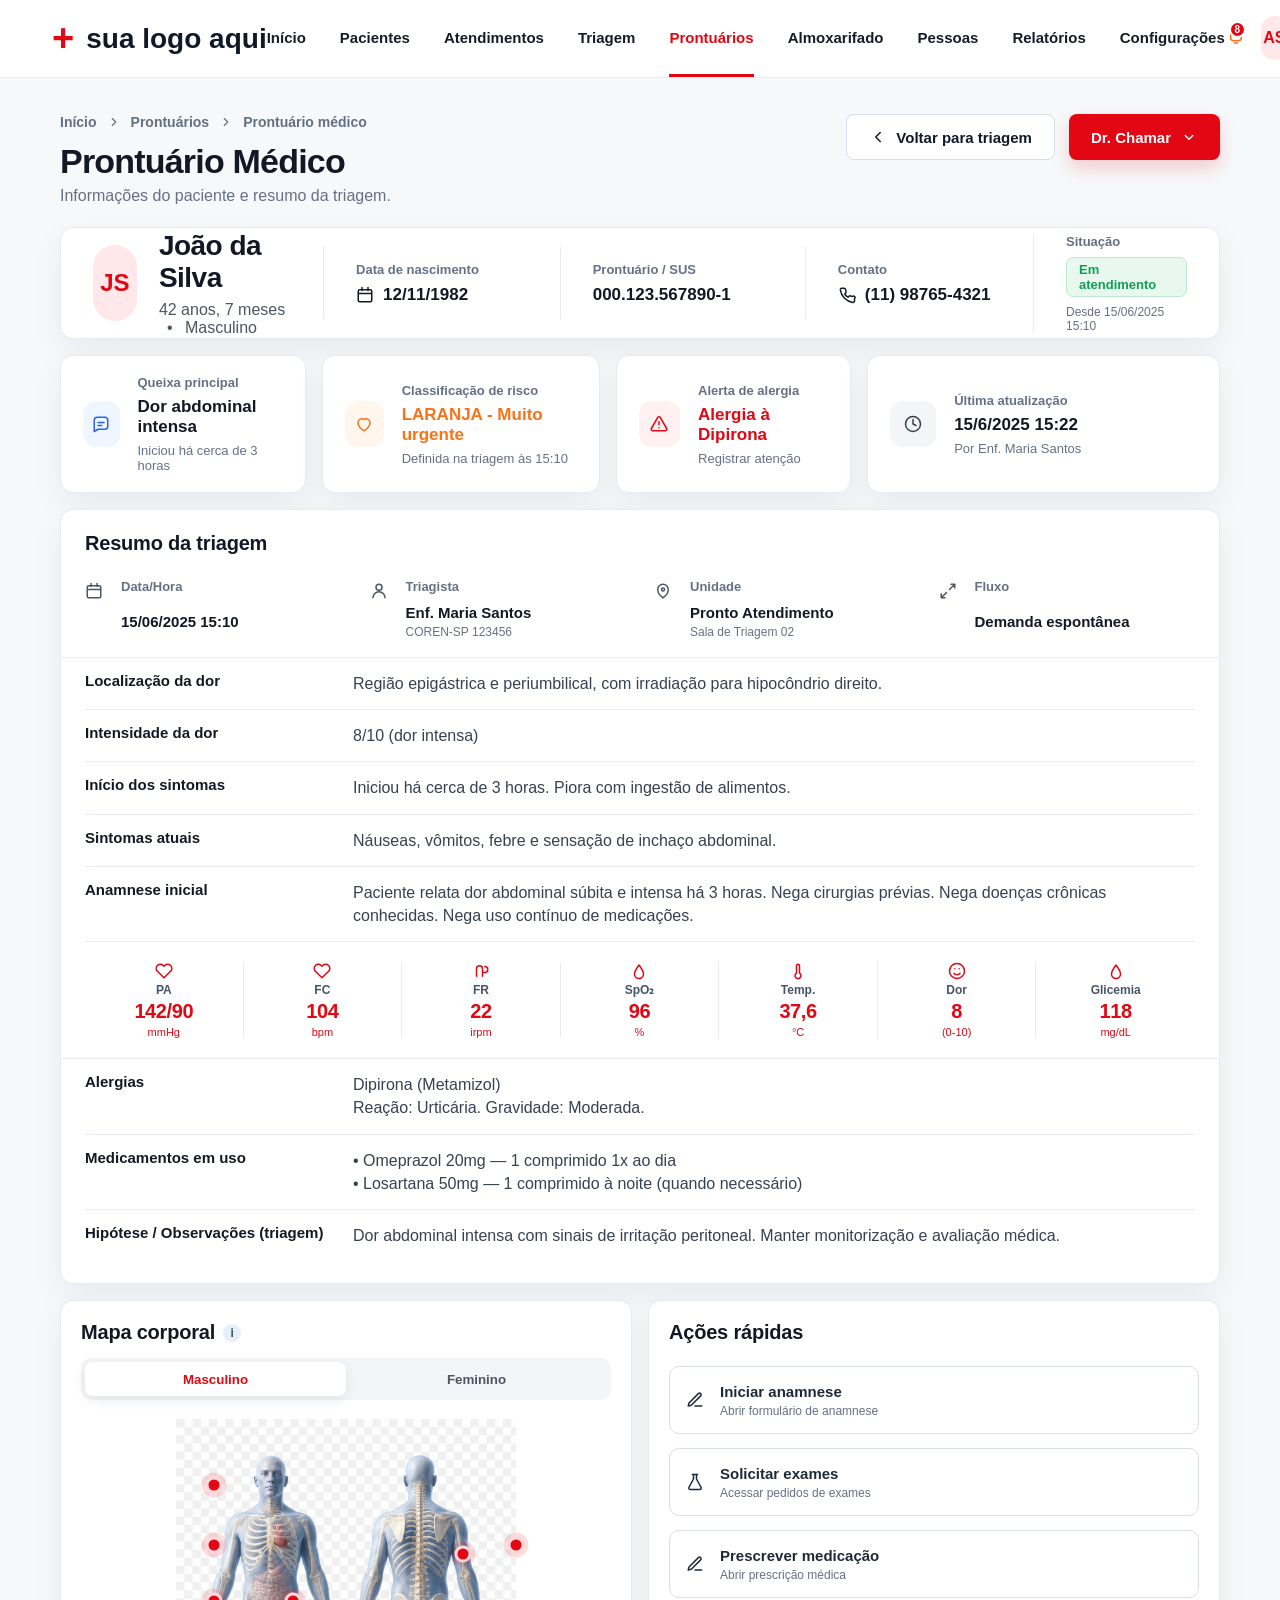
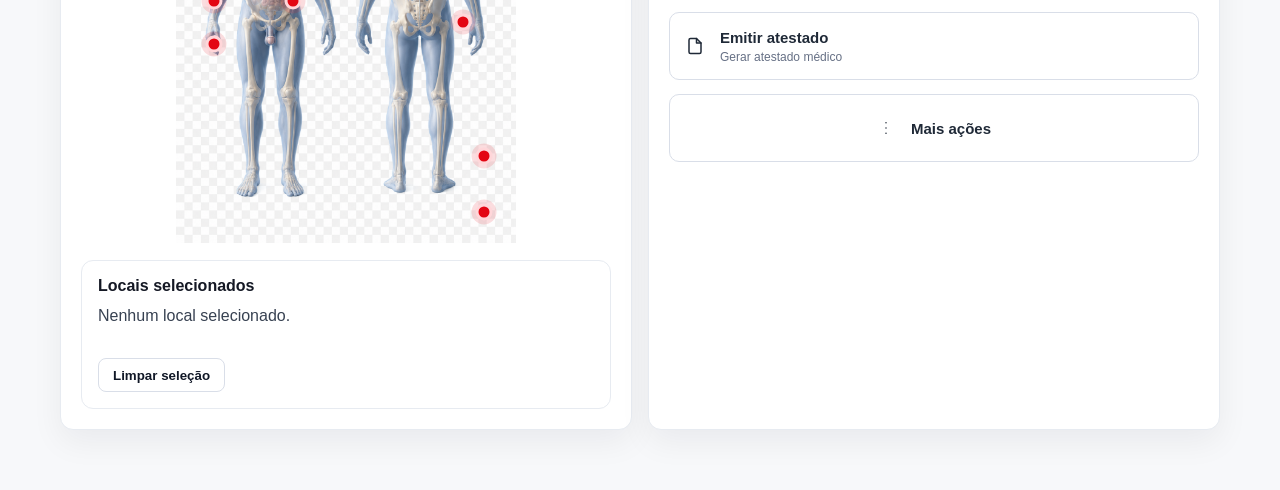
==== Pages/prontuario-medico.html @ 94e16fa6 "Add files via upload" ====
<!DOCTYPE html>
<html lang="pt-BR">
<head>
  <meta charset="UTF-8" />
  <meta name="viewport" content="width=device-width, initial-scale=1.0" />

  <title>Prontuário Médico</title>

  <link rel="stylesheet" href="../css/prontuario-medico.css" />
</head>

<body>
  <header class="topbar">
    <div class="brand">
      <span class="brand-plus">+</span>
      <span>sua logo aqui</span>
    </div>

    <nav class="menu">
      <a href="home-page.html">Início</a>
      <a href="recepção.html">Pacientes</a>
      <a href="lista-de-espera.html">Atendimentos</a>
      <a href="triagem.html">Triagem</a>
      <a href="#" class="active">Prontuários</a>
      <a href="almoxarifado.html">Almoxarifado</a>
      <a href="#">Pessoas</a>
      <a href="#">Relatórios</a>
      <a href="#">Configurações</a>
    </nav>

    <div class="profile">
      <button class="bell" type="button">
        <span class="badge">8</span>

        <svg viewBox="0 0 24 24">
          <path d="M15 17H9a4 4 0 0 1-4-4V9a7 7 0 0 1 14 0v4a4 4 0 0 1-4 4Z"/>
          <path d="M10 20h4"/>
        </svg>
      </button>

      <div class="avatar-small">AS</div>

      <div class="profile-info">
        <strong>Olá, Dra. Ana Silva</strong>
        <span>Médica</span>
      </div>

      <svg class="chevron" viewBox="0 0 24 24">
        <path d="m7 10 5 5 5-5"/>
      </svg>
    </div>
  </header>

  <main class="page">
    <section class="hero">
      <div>
        <div class="breadcrumb">
          <span>Início</span>
          <svg viewBox="0 0 24 24"><path d="m9 18 6-6-6-6"/></svg>
          <span>Prontuários</span>
          <svg viewBox="0 0 24 24"><path d="m9 18 6-6-6-6"/></svg>
          <span>Prontuário médico</span>
        </div>

        <h1>Prontuário Médico</h1>
        <p>Informações do paciente e resumo da triagem.</p>
      </div>

      <div class="hero-actions">
        <button class="btn-secondary" type="button">
          <svg viewBox="0 0 24 24"><path d="m15 18-6-6 6-6"/></svg>
          Voltar para triagem
        </button>

        <button class="btn-primary" type="button" id="btnDrChamar">
          Dr. Chamar
          <svg viewBox="0 0 24 24"><path d="m7 10 5 5 5-5"/></svg>
        </button>
      </div>
    </section>

    <section class="patient-card">
      <div class="patient-main">
        <div class="avatar-big" id="patientInitials">JS</div>

        <div>
          <h2 id="patientName">João da Silva</h2>
          <p>
            <span id="patientAge">42 anos, 7 meses</span>
            <span class="dot">•</span>
            <span id="patientSex">Masculino</span>
          </p>
        </div>
      </div>

      <div class="patient-info">
        <span>Data de nascimento</span>
        <strong>
          <svg viewBox="0 0 24 24">
            <path d="M8 2v4M16 2v4M3 10h18M5 5h14a2 2 0 0 1 2 2v12a2 2 0 0 1-2 2H5a2 2 0 0 1-2-2V7a2 2 0 0 1 2-2Z"/>
          </svg>
          12/11/1982
        </strong>
      </div>

      <div class="patient-info">
        <span>Prontuário / SUS</span>
        <strong>000.123.567890-1</strong>
      </div>

      <div class="patient-info">
        <span>Contato</span>
        <strong>
          <svg viewBox="0 0 24 24">
            <path d="M22 16.92v3a2 2 0 0 1-2.18 2A19.8 19.8 0 0 1 3.09 5.18 2 2 0 0 1 5.11 3h3a2 2 0 0 1 2 1.72c.12.9.32 1.77.59 2.61a2 2 0 0 1-.45 2.11L9 10.69a16 16 0 0 0 4.31 4.31l1.25-1.25a2 2 0 0 1 2.11-.45c.84.27 1.71.47 2.61.59A2 2 0 0 1 22 16.92Z"/>
          </svg>
          (11) 98765-4321
        </strong>
      </div>

      <div class="patient-info">
        <span>Situação</span>
        <strong>
          <small class="tag-green">Em atendimento</small>
        </strong>
        <em>Desde 15/06/2025 15:10</em>
      </div>
    </section>

    <section class="alert-grid">
      <article class="mini-card">
        <div class="mini-icon blue">
          <svg viewBox="0 0 24 24">
            <path d="M21 15a4 4 0 0 1-4 4H8l-5 3V7a4 4 0 0 1 4-4h10a4 4 0 0 1 4 4Z"/>
            <path d="M8 10h8M8 14h5"/>
          </svg>
        </div>

        <div>
          <span>Queixa principal</span>
          <strong>Dor abdominal intensa</strong>
          <p>Iniciou há cerca de 3 horas</p>
        </div>
      </article>

      <article class="mini-card">
        <div class="mini-icon orange">
          <svg viewBox="0 0 24 24">
            <path d="M12 21s-8-4.5-8-11a5 5 0 0 1 8-4 5 5 0 0 1 8 4c0 6.5-8 11-8 11Z"/>
          </svg>
        </div>

        <div>
          <span>Classificação de risco</span>
          <strong class="orange-text">LARANJA - Muito urgente</strong>
          <p>Definida na triagem às 15:10</p>
        </div>
      </article>

      <article class="mini-card">
        <div class="mini-icon red">
          <svg viewBox="0 0 24 24">
            <path d="M10.3 3.3 1.8 18a2 2 0 0 0 1.7 3h17a2 2 0 0 0 1.7-3L13.7 3.3a2 2 0 0 0-3.4 0Z"/>
            <path d="M12 9v4M12 17h.01"/>
          </svg>
        </div>

        <div>
          <span>Alerta de alergia</span>
          <strong class="red-text">Alergia à Dipirona</strong>
          <p>Registrar atenção</p>
        </div>
      </article>

      <article class="mini-card">
        <div class="mini-icon gray">
          <svg viewBox="0 0 24 24">
            <circle cx="12" cy="12" r="10"/>
            <path d="M12 6v6l4 2"/>
          </svg>
        </div>

        <div>
          <span>Última atualização</span>
          <strong>15/6/2025 15:22</strong>
          <p>Por Enf. Maria Santos</p>
        </div>
      </article>
    </section>

    <section class="content-grid">
      <div class="left-column">
        <section class="summary-card">
          <h3>Resumo da triagem</h3>

          <div class="summary-top">
            <div class="summary-item">
              <svg viewBox="0 0 24 24">
                <path d="M8 2v4M16 2v4M3 10h18M5 5h14a2 2 0 0 1 2 2v12a2 2 0 0 1-2 2H5a2 2 0 0 1-2-2V7a2 2 0 0 1 2-2Z"/>
              </svg>
              <span>Data/Hora</span>
              <strong>15/06/2025 15:10</strong>
            </div>

            <div class="summary-item">
              <svg viewBox="0 0 24 24">
                <path d="M20 21a8 8 0 0 0-16 0"/>
                <circle cx="12" cy="7" r="4"/>
              </svg>
              <span>Triagista</span>
              <strong>Enf. Maria Santos</strong>
              <small>COREN-SP 123456</small>
            </div>

            <div class="summary-item">
              <svg viewBox="0 0 24 24">
                <path d="M12 21s7-4.5 7-11a7 7 0 1 0-14 0c0 6.5 7 11 7 11Z"/>
                <circle cx="12" cy="10" r="2"/>
              </svg>
              <span>Unidade</span>
              <strong>Pronto Atendimento</strong>
              <small>Sala de Triagem 02</small>
            </div>

            <div class="summary-item">
              <svg viewBox="0 0 24 24">
                <path d="M16 3h5v5M21 3l-7 7M8 21H3v-5M3 21l7-7"/>
              </svg>
              <span>Fluxo</span>
              <strong>Demanda espontânea</strong>
            </div>
          </div>

          <div class="summary-list">
            <div>
              <strong>Localização da dor</strong>
              <span>Região epigástrica e periumbilical, com irradiação para hipocôndrio direito.</span>
            </div>

            <div>
              <strong>Intensidade da dor</strong>
              <span>8/10 (dor intensa)</span>
            </div>

            <div>
              <strong>Início dos sintomas</strong>
              <span>Iniciou há cerca de 3 horas. Piora com ingestão de alimentos.</span>
            </div>

            <div>
              <strong>Sintomas atuais</strong>
              <span>Náuseas, vômitos, febre e sensação de inchaço abdominal.</span>
            </div>

            <div>
              <strong>Anamnese inicial</strong>
              <span>Paciente relata dor abdominal súbita e intensa há 3 horas. Nega cirurgias prévias. Nega doenças crônicas conhecidas. Nega uso contínuo de medicações.</span>
            </div>
          </div>

          <div class="vitals">
            <div>
              <svg viewBox="0 0 24 24">
                <path d="M20.8 4.6a5.5 5.5 0 0 0-7.8 0L12 5.6l-1-1a5.5 5.5 0 0 0-7.8 7.8l1 1L12 21l7.8-7.6 1-1a5.5 5.5 0 0 0 0-7.8Z"/>
              </svg>
              <span>PA</span>
              <strong>142/90</strong>
              <small>mmHg</small>
            </div>

            <div>
              <svg viewBox="0 0 24 24">
                <path d="M20.8 4.6a5.5 5.5 0 0 0-7.8 0L12 5.6l-1-1a5.5 5.5 0 0 0-7.8 7.8l1 1L12 21l7.8-7.6 1-1a5.5 5.5 0 0 0 0-7.8Z"/>
              </svg>
              <span>FC</span>
              <strong>104</strong>
              <small>bpm</small>
            </div>

            <div>
              <svg viewBox="0 0 24 24">
                <path d="M6 19V9a4 4 0 0 1 8 0v10M14 14h3a4 4 0 0 0 0-8"/>
              </svg>
              <span>FR</span>
              <strong>22</strong>
              <small>irpm</small>
            </div>

            <div>
              <svg viewBox="0 0 24 24">
                <path d="M12 22a6 6 0 0 0 6-6c0-4-6-12-6-12S6 12 6 16a6 6 0 0 0 6 6Z"/>
              </svg>
              <span>SpO₂</span>
              <strong>96</strong>
              <small>%</small>
            </div>

            <div>
              <svg viewBox="0 0 24 24">
                <path d="M14 14.76V5a2 2 0 1 0-4 0v9.76a4 4 0 1 0 4 0Z"/>
              </svg>
              <span>Temp.</span>
              <strong>37,6</strong>
              <small>°C</small>
            </div>

            <div>
              <svg viewBox="0 0 24 24">
                <circle cx="12" cy="12" r="10"/>
                <path d="M8 15s1.5 2 4 2 4-2 4-2M9 9h.01M15 9h.01"/>
              </svg>
              <span>Dor</span>
              <strong>8</strong>
              <small>(0-10)</small>
            </div>

            <div>
              <svg viewBox="0 0 24 24">
                <path d="M12 22a6 6 0 0 0 6-6c0-4-6-12-6-12S6 12 6 16a6 6 0 0 0 6 6Z"/>
              </svg>
              <span>Glicemia</span>
              <strong>118</strong>
              <small>mg/dL</small>
            </div>
          </div>

          <div class="clinical-lines">
            <div>
              <strong>Alergias</strong>
              <span>Dipirona (Metamizol)<br>Reação: Urticária. Gravidade: Moderada.</span>
            </div>

            <div>
              <strong>Medicamentos em uso</strong>
              <span>• Omeprazol 20mg — 1 comprimido 1x ao dia<br>• Losartana 50mg — 1 comprimido à noite (quando necessário)</span>
            </div>

            <div>
              <strong>Hipótese / Observações (triagem)</strong>
              <span>Dor abdominal intensa com sinais de irritação peritoneal. Manter monitorização e avaliação médica.</span>
            </div>
          </div>
        </section>
      </div>

      <aside class="right-column">
        <section class="body-card">
          <div class="card-title-row">
            <h3>Mapa corporal</h3>
            <span class="info-dot">i</span>
          </div>

          <div class="body-selector">
            <button class="gender-btn active" type="button" data-gender="male">Masculino</button>
            <button class="gender-btn" type="button" data-gender="female">Feminino</button>
          </div>

          <div class="body-image-box no-bg">
            <img
              id="bodyImage"
              src="../assets/mapa-masculino.png"
              alt="Mapa corporal masculino"
              class="body-image"
            />

            <button class="pain-btn male-point" type="button" data-name="Cabeça masculina" style="left: 25%; top: 16%;"></button>
            <button class="pain-btn male-point" type="button" data-name="Tórax masculino" style="left: 25%; top: 30%;"></button>
            <button class="pain-btn male-point" type="button" data-name="Abdômen masculino" style="left: 25%; top: 43%;"></button>
            <button class="pain-btn male-point" type="button" data-name="Região pélvica masculina" style="left: 25%; top: 53%;"></button>
            <button class="pain-btn male-point" type="button" data-name="Braço direito masculino" style="left: 40%; top: 43%;"></button>
            <button class="pain-btn male-point" type="button" data-name="Ombro direito masculino" style="left: 82%; top: 30%;"></button>
            <button class="pain-btn male-point" type="button" data-name="Coluna masculina" style="left: 72%; top: 32%;"></button>
            <button class="pain-btn male-point" type="button" data-name="Lombar masculina" style="left: 72%; top: 48%;"></button>
            <button class="pain-btn male-point" type="button" data-name="Joelho direito masculino" style="left: 76%; top: 79%;"></button>
            <button class="pain-btn male-point" type="button" data-name="Tornozelo direito masculino" style="left: 76%; top: 92%;"></button>

            <button class="pain-btn female-point hidden" type="button" data-name="Cabeça feminina" style="left: 25%; top: 16%;"></button>
            <button class="pain-btn female-point hidden" type="button" data-name="Mama esquerda" style="left: 21%; top: 31%;"></button>
            <button class="pain-btn female-point hidden" type="button" data-name="Mama direita" style="left: 29%; top: 31%;"></button>
            <button class="pain-btn female-point hidden" type="button" data-name="Baixo ventre" style="left: 25%; top: 49%;"></button>
            <button class="pain-btn female-point hidden" type="button" data-name="Ovário esquerdo" style="left: 20%; top: 55%;"></button>
            <button class="pain-btn female-point hidden" type="button" data-name="Ovário direito" style="left: 30%; top: 55%;"></button>
            <button class="pain-btn female-point hidden" type="button" data-name="Coluna feminina" style="left: 72%; top: 33%;"></button>
            <button class="pain-btn female-point hidden" type="button" data-name="Lombar feminina" style="left: 72%; top: 49%;"></button>
            <button class="pain-btn female-point hidden" type="button" data-name="Coxa esquerda feminina" style="left: 66%; top: 76%;"></button>
            <button class="pain-btn female-point hidden" type="button" data-name="Coxa direita feminina" style="left: 78%; top: 76%;"></button>
          </div>

          <div class="selected-card">
            <h4>Locais selecionados</h4>
            <p id="selectedPainText">Nenhum local selecionado.</p>

            <button type="button" id="clearPain">Limpar seleção</button>
          </div>
        </section>

        <section class="quick-card">
          <h3>Ações rápidas</h3>

          <button type="button">
            <svg viewBox="0 0 24 24">
              <path d="M12 20h9"/>
              <path d="M16.5 3.5a2.1 2.1 0 0 1 3 3L7 19l-4 1 1-4Z"/>
            </svg>
            <span>
              <strong>Iniciar anamnese</strong>
              <small>Abrir formulário de anamnese</small>
            </span>
          </button>

          <button type="button">
            <svg viewBox="0 0 24 24">
              <path d="M10 2v6L4 19a2 2 0 0 0 1.8 3h12.4A2 2 0 0 0 20 19L14 8V2"/>
              <path d="M8.5 2h7"/>
            </svg>
            <span>
              <strong>Solicitar exames</strong>
              <small>Acessar pedidos de exames</small>
            </span>
          </button>

          <button type="button">
            <svg viewBox="0 0 24 24">
              <path d="M12 20h9"/>
              <path d="M16.5 3.5a2.1 2.1 0 0 1 3 3L7 19l-4 1 1-4Z"/>
            </svg>
            <span>
              <strong>Prescrever medicação</strong>
              <small>Abrir prescrição médica</small>
            </span>
          </button>

          <button type="button">
            <svg viewBox="0 0 24 24">
              <path d="M14 2H6a2 2 0 0 0-2 2v16a2 2 0 0 0 2 2h12a2 2 0 0 0 2-2V8Z"/>
              <path d="M14 2v6h6"/>
            </svg>
            <span>
              <strong>Emitir atestado</strong>
              <small>Gerar atestado médico</small>
            </span>
          </button>

          <button type="button" class="more-action">
            <svg viewBox="0 0 24 24">
              <path d="M12 5h.01M12 12h.01M12 19h.01"/>
            </svg>
            <span>
              <strong>Mais ações</strong>
            </span>
          </button>
        </section>
      </aside>
    </section>
  </main>

  <script src="../js/fluxo-hospital.js"></script>
  <script src="../js/prontuario-medico.js"></script>
</body>
</html>
---- css/prontuario-medico.css ----
* {
  margin: 0;
  padding: 0;
  box-sizing: border-box;
}

:root {
  --red: #e30613;
  --red-dark: #bd0010;
  --red-soft: #fff1f2;
  --orange: #f97316;
  --orange-soft: #fff7ed;
  --green: #0f9f54;
  --green-soft: #e9f8ef;
  --blue: #2563eb;
  --blue-soft: #eff6ff;
  --gray-soft: #f3f5f8;
  --text: #141824;
  --muted: #667085;
  --line: #e7ebf1;
  --bg: #f7f8fa;
  --card: #ffffff;
  --shadow: 0 12px 32px rgba(16, 24, 40, 0.06);
}

body {
  font-family: Inter, Arial, Helvetica, sans-serif;
  background: var(--bg);
  color: var(--text);
}

svg {
  width: 18px;
  height: 18px;
  fill: none;
  stroke: currentColor;
  stroke-width: 2;
  stroke-linecap: round;
  stroke-linejoin: round;
}

button {
  font-family: inherit;
}

.topbar {
  height: 78px;
  background: #fff;
  border-bottom: 1px solid var(--line);
  display: flex;
  align-items: center;
  justify-content: space-between;
  padding: 0 52px;
  position: sticky;
  top: 0;
  z-index: 50;
}

.brand {
  display: flex;
  align-items: center;
  gap: 12px;
  font-weight: 800;
  font-size: 28px;
  color: #111827;
  white-space: nowrap;
}

.brand-plus {
  color: var(--red);
  font-size: 38px;
  line-height: 0;
  transform: translateY(-1px);
}

.menu {
  height: 100%;
  display: flex;
  align-items: center;
  gap: 34px;
}

.menu a {
  height: 100%;
  color: #161b28;
  text-decoration: none;
  font-size: 15px;
  font-weight: 700;
  display: flex;
  align-items: center;
  border-bottom: 3px solid transparent;
  white-space: nowrap;
}

.menu a.active,
.menu a:hover {
  color: var(--red);
  border-bottom-color: var(--red);
}

.profile {
  display: flex;
  align-items: center;
  gap: 14px;
}

.bell {
  position: relative;
  width: 36px;
  height: 36px;
  border: none;
  background: transparent;
  color: #f97316;
  cursor: pointer;
}

.badge {
  position: absolute;
  right: 1px;
  top: 1px;
  min-width: 17px;
  height: 17px;
  border-radius: 999px;
  background: var(--red);
  color: white;
  font-size: 10px;
  font-weight: 800;
  display: grid;
  place-items: center;
  border: 2px solid #fff;
}

.avatar-small,
.avatar-big {
  border-radius: 999px;
  background: #ffe7ea;
  color: var(--red);
  display: grid;
  place-items: center;
  font-weight: 800;
}

.avatar-small {
  width: 44px;
  height: 44px;
}

.avatar-big {
  width: 76px;
  height: 76px;
  font-size: 24px;
}

.profile-info {
  display: flex;
  flex-direction: column;
  line-height: 1.15;
}

.profile-info strong {
  font-size: 14px;
}

.profile-info span {
  font-size: 12px;
  color: var(--muted);
}

.chevron {
  width: 16px;
  color: #667085;
}

.page {
  width: min(1720px, calc(100% - 120px));
  margin: 0 auto;
  padding: 36px 0 60px;
}

.hero {
  display: flex;
  justify-content: space-between;
  align-items: flex-start;
  gap: 24px;
  margin-bottom: 22px;
}

.breadcrumb {
  display: flex;
  align-items: center;
  gap: 10px;
  color: #617083;
  font-size: 14px;
  font-weight: 600;
  margin-bottom: 12px;
}

.breadcrumb svg {
  width: 14px;
  height: 14px;
}

.hero h1 {
  font-size: 34px;
  letter-spacing: -0.8px;
  margin-bottom: 6px;
}

.hero p {
  color: var(--muted);
  font-size: 16px;
}

.hero-actions {
  display: flex;
  align-items: center;
  gap: 14px;
}

.btn-primary,
.btn-secondary {
  height: 46px;
  border-radius: 8px;
  padding: 0 22px;
  font-weight: 800;
  font-size: 15px;
  display: inline-flex;
  align-items: center;
  justify-content: center;
  gap: 9px;
  cursor: pointer;
  transition: 0.2s ease;
  white-space: nowrap;
}

.btn-primary {
  border: none;
  color: white;
  background: var(--red);
  box-shadow: 0 8px 18px rgba(227, 6, 19, 0.18);
}

.btn-primary:hover {
  background: var(--red-dark);
  transform: translateY(-1px);
}

.btn-secondary {
  border: 1px solid #d9dee8;
  color: #111827;
  background: #fff;
}

.btn-secondary:hover {
  border-color: var(--red);
  color: var(--red);
}

.patient-card {
  background: #fff;
  border: 1px solid var(--line);
  box-shadow: var(--shadow);
  border-radius: 13px;
  min-height: 112px;
  display: grid;
  grid-template-columns: 1.55fr 1.4fr 1.45fr 1.35fr 1.1fr;
  align-items: center;
  margin-bottom: 16px;
}

.patient-main {
  display: flex;
  align-items: center;
  gap: 22px;
  padding: 0 32px;
}

.patient-main h2 {
  font-size: 28px;
  letter-spacing: -0.5px;
  margin-bottom: 7px;
}

.patient-main p {
  color: #4b5563;
  font-size: 16px;
}

.dot {
  margin: 0 8px;
}

.patient-info {
  min-height: 72px;
  padding: 0 32px;
  border-left: 1px solid var(--line);
  display: flex;
  flex-direction: column;
  justify-content: center;
  gap: 8px;
}

.patient-info span {
  color: var(--muted);
  font-size: 13px;
  font-weight: 700;
}

.patient-info strong {
  display: flex;
  align-items: center;
  gap: 9px;
  font-size: 17px;
  font-weight: 700;
}

.patient-info em {
  color: #667085;
  font-size: 12px;
  font-style: normal;
}

.tag-green {
  background: var(--green-soft);
  color: var(--green);
  border: 1px solid #bfe9ce;
  border-radius: 7px;
  padding: 4px 12px;
  font-size: 13px;
}

.alert-grid {
  display: grid;
  grid-template-columns: 1.15fr 1.3fr 1.1fr 1.65fr;
  gap: 16px;
  margin-bottom: 16px;
}

.mini-card {
  background: #fff;
  border: 1px solid var(--line);
  box-shadow: var(--shadow);
  border-radius: 13px;
  min-height: 98px;
  padding: 19px 22px;
  display: flex;
  align-items: center;
  gap: 18px;
}

.mini-icon {
  width: 46px;
  height: 46px;
  border-radius: 13px;
  display: grid;
  place-items: center;
}

.mini-icon.blue {
  background: var(--blue-soft);
  color: var(--blue);
}

.mini-icon.orange {
  background: var(--orange-soft);
  color: var(--orange);
}

.mini-icon.red {
  background: var(--red-soft);
  color: var(--red);
}

.mini-icon.gray {
  background: var(--gray-soft);
  color: #374151;
}

.mini-card span {
  display: block;
  color: #667085;
  font-size: 13px;
  font-weight: 700;
  margin-bottom: 7px;
}

.mini-card strong {
  display: block;
  font-size: 17px;
  margin-bottom: 6px;
}

.mini-card p {
  color: #667085;
  font-size: 13px;
}

.orange-text {
  color: var(--orange);
}

.red-text {
  color: var(--red);
}

.content-grid {
  display: grid;
  grid-template-columns: minmax(0, 2.2fr) 660px;
  gap: 16px;
}

.left-column,
.right-column {
  display: grid;
  gap: 16px;
  align-content: start;
}

.right-column {
  grid-template-columns: 1fr 0.72fr;
}

.summary-card,
.body-card,
.quick-card {
  background: #fff;
  border: 1px solid var(--line);
  box-shadow: var(--shadow);
  border-radius: 13px;
}

.summary-card {
  overflow: hidden;
}

.summary-card h3,
.body-card h3,
.quick-card h3 {
  font-size: 20px;
  letter-spacing: -0.2px;
}

.summary-card h3 {
  padding: 22px 24px 6px;
}

.summary-top {
  display: grid;
  grid-template-columns: repeat(4, 1fr);
  padding: 18px 24px;
  gap: 28px;
}

.summary-item {
  display: grid;
  grid-template-columns: 24px 1fr;
  column-gap: 12px;
  row-gap: 4px;
  align-items: start;
}

.summary-item svg {
  color: #4b5563;
  margin-top: 3px;
}

.summary-item span {
  color: var(--muted);
  font-size: 13px;
  font-weight: 700;
}

.summary-item strong,
.summary-item small {
  grid-column: 2;
}

.summary-item strong {
  font-size: 15px;
}

.summary-item small {
  color: var(--muted);
  font-size: 12px;
}

.summary-list {
  padding: 0 24px;
  border-top: 1px solid var(--line);
}

.summary-list div {
  display: grid;
  grid-template-columns: 240px 1fr;
  gap: 28px;
  padding: 14px 0;
  border-bottom: 1px solid var(--line);
}

.summary-list strong {
  font-size: 15px;
}

.summary-list span {
  color: #374151;
  line-height: 1.45;
}

.vitals {
  padding: 20px 24px;
  display: grid;
  grid-template-columns: repeat(7, 1fr);
  border-bottom: 1px solid var(--line);
}

.vitals div {
  min-height: 64px;
  border-right: 1px solid var(--line);
  display: grid;
  justify-items: center;
  align-content: center;
  gap: 3px;
}

.vitals div:last-child {
  border-right: none;
}

.vitals svg {
  color: var(--red);
}

.vitals span {
  color: #475467;
  font-size: 12px;
  font-weight: 800;
}

.vitals strong {
  color: var(--red);
  font-size: 20px;
  letter-spacing: -0.4px;
}

.vitals small {
  color: var(--red);
  font-size: 11px;
}

.clinical-lines {
  padding: 0 24px 22px;
}

.clinical-lines div {
  display: grid;
  grid-template-columns: 240px 1fr;
  gap: 28px;
  padding: 14px 0;
  border-bottom: 1px solid var(--line);
}

.clinical-lines div:last-child {
  border-bottom: none;
}

.clinical-lines strong {
  font-size: 15px;
}

.clinical-lines span {
  color: #374151;
  line-height: 1.45;
}

.body-card {
  padding: 20px;
}

.card-title-row {
  display: flex;
  align-items: center;
  gap: 8px;
  margin-bottom: 14px;
}

.info-dot {
  width: 18px;
  height: 18px;
  border-radius: 999px;
  background: #e6eef7;
  color: #3f5469;
  display: grid;
  place-items: center;
  font-size: 12px;
  font-weight: 900;
}

.body-selector {
  display: grid;
  grid-template-columns: 1fr 1fr;
  background: #f3f5f8;
  border-radius: 10px;
  padding: 4px;
  margin-bottom: 16px;
}

.gender-btn {
  height: 34px;
  border: none;
  border-radius: 8px;
  background: transparent;
  font-weight: 800;
  color: #4b5563;
  cursor: pointer;
}

.gender-btn.active {
  background: white;
  color: var(--red);
  box-shadow: 0 4px 14px rgba(16, 24, 40, 0.08);
}

.body-image-box {
  position: relative;
  width: 100%;
  min-height: 330px;
  border-radius: 14px;
  background: #f8fafc;
  border: 1px solid #e5edf2;
  overflow: hidden;
  display: flex;
  align-items: center;
  justify-content: center;
}

.body-image {
  width: 100%;
  height: auto;
  display: block;
  pointer-events: none;
  user-select: none;
}

.pain-btn {
  position: absolute;
  width: 17px;
  height: 17px;
  border-radius: 999px;
  border: 3px solid #ffd6d9;
  background: var(--red);
  box-shadow: 0 0 0 4px rgba(227, 6, 19, 0.13);
  cursor: pointer;
  transform: translate(-50%, -50%);
  transition: 0.18s ease;
  z-index: 5;
}

.pain-btn:hover,
.pain-btn.active {
  transform: translate(-50%, -50%) scale(1.25);
  box-shadow: 0 0 0 7px rgba(227, 6, 19, 0.2);
}

.pain-btn.hidden {
  display: none;
}

.selected-card {
  margin-top: 14px;
  border: 1px solid var(--line);
  border-radius: 12px;
  padding: 16px;
  background: #fff;
}

.selected-card h4 {
  font-size: 16px;
  margin-bottom: 9px;
}

.selected-card p {
  color: #374151;
  line-height: 1.45;
  min-height: 42px;
}

.selected-card button {
  height: 34px;
  margin-top: 12px;
  border: 1px solid #d9dee8;
  background: #fff;
  border-radius: 8px;
  padding: 0 14px;
  font-weight: 800;
  color: #111827;
  cursor: pointer;
}

.selected-card button:hover {
  border-color: var(--red);
  color: var(--red);
}

.quick-card {
  padding: 20px;
}

.quick-card h3 {
  margin-bottom: 22px;
}

.quick-card button {
  width: 100%;
  min-height: 68px;
  border: 1px solid #d9dee8;
  background: #fff;
  border-radius: 10px;
  padding: 12px 16px;
  margin-bottom: 14px;
  display: flex;
  align-items: center;
  gap: 16px;
  color: #1f2937;
  text-align: left;
  cursor: pointer;
  transition: 0.18s ease;
}

.quick-card button:hover {
  border-color: var(--red);
  color: var(--red);
  transform: translateY(-1px);
}

.quick-card button svg {
  flex: 0 0 auto;
}

.quick-card button span {
  display: flex;
  flex-direction: column;
  gap: 4px;
}

.quick-card button strong {
  font-size: 15px;
}

.quick-card button small {
  color: #667085;
  font-size: 12px;
}

.more-action {
  justify-content: center;
}

@media (max-width: 1450px) {
  .content-grid {
    grid-template-columns: 1fr;
  }

  .right-column {
    grid-template-columns: 1fr 1fr;
  }
}

@media (max-width: 1200px) {
  .topbar {
    padding: 0 24px;
  }

  .menu {
    gap: 18px;
    overflow-x: auto;
  }

  .page {
    width: min(100% - 32px, 1720px);
  }

  .patient-card {
    grid-template-columns: 1fr 1fr;
  }

  .patient-main {
    grid-column: 1 / -1;
    padding: 24px 32px;
  }

  .patient-info {
    border-top: 1px solid var(--line);
  }

  .alert-grid {
    grid-template-columns: 1fr 1fr;
  }

  .summary-top {
    grid-template-columns: 1fr 1fr;
  }

  .vitals {
    grid-template-columns: repeat(4, 1fr);
    row-gap: 12px;
  }

  .vitals div {
    border-bottom: 1px solid var(--line);
  }
}

@media (max-width: 850px) {
  .topbar {
    height: auto;
    padding: 18px;
    flex-wrap: wrap;
    gap: 14px;
  }

  .brand {
    font-size: 22px;
  }

  .menu {
    width: 100%;
    height: 45px;
    overflow-x: auto;
  }

  .profile-info {
    display: none;
  }

  .hero {
    flex-direction: column;
  }

  .hero-actions {
    width: 100%;
    flex-wrap: wrap;
  }

  .btn-primary,
  .btn-secondary {
    width: 100%;
  }

  .patient-card,
  .alert-grid,
  .right-column,
  .summary-top {
    grid-template-columns: 1fr;
  }

  .patient-info {
    border-left: none;
  }

  .summary-list div,
  .clinical-lines div {
    grid-template-columns: 1fr;
    gap: 8px;
  }

  .vitals {
    grid-template-columns: repeat(2, 1fr);
  }

  .body-image-box {
    min-height: auto;
  }
}
/* ===== MAPA CORPORAL CORRIGIDO ===== */

.body-card {
  padding: 20px;
}

.body-image-box {
  position: relative;
  width: 100%;
  min-height: 430px;
  border-radius: 14px;
  background: transparent !important;
  border: none !important;
  box-shadow: none !important;
  overflow: visible !important;
  display: flex;
  align-items: center;
  justify-content: center;
}

.body-image-box.no-bg {
  background: transparent !important;
  border: none !important;
  box-shadow: none !important;
}

.body-image {
  width: 100%;
  max-width: 340px;
  height: auto;
  display: block;
  object-fit: contain;
  pointer-events: none;
  user-select: none;
  background: transparent !important;
}

.body-selector {
  display: grid;
  grid-template-columns: 1fr 1fr;
  background: #f3f5f8;
  border-radius: 10px;
  padding: 4px;
  margin-bottom: 16px;
}

.gender-btn {
  height: 34px;
  border: none;
  border-radius: 8px;
  background: transparent;
  font-weight: 800;
  color: #4b5563;
  cursor: pointer;
  transition: 0.18s ease;
}

.gender-btn.active {
  background: white;
  color: var(--red);
  box-shadow: 0 4px 14px rgba(16, 24, 40, 0.08);
}

.pain-btn {
  position: absolute;
  width: 17px;
  height: 17px;
  border-radius: 999px;
  border: 3px solid #ffd6d9;
  background: var(--red);
  box-shadow: 0 0 0 4px rgba(227, 6, 19, 0.13);
  cursor: pointer;
  transform: translate(-50%, -50%);
  transition: 0.18s ease;
  z-index: 5;
}

.pain-btn:hover,
.pain-btn.active {
  transform: translate(-50%, -50%) scale(1.25);
  box-shadow: 0 0 0 7px rgba(227, 6, 19, 0.2);
}

.pain-btn.hidden {
  display: none !important;
}

.selected-card {
  margin-top: 14px;
  border: 1px solid var(--line);
  border-radius: 12px;
  padding: 16px;
  background: #fff;
}

.selected-card h4 {
  font-size: 16px;
  margin-bottom: 9px;
}

.selected-card p {
  color: #374151;
  line-height: 1.45;
  min-height: 42px;
}

.selected-card button {
  height: 34px;
  margin-top: 12px;
  border: 1px solid #d9dee8;
  background: #fff;
  border-radius: 8px;
  padding: 0 14px;
  font-weight: 800;
  color: #111827;
  cursor: pointer;
}

.selected-card button:hover {
  border-color: var(--red);
  color: var(--red);
}
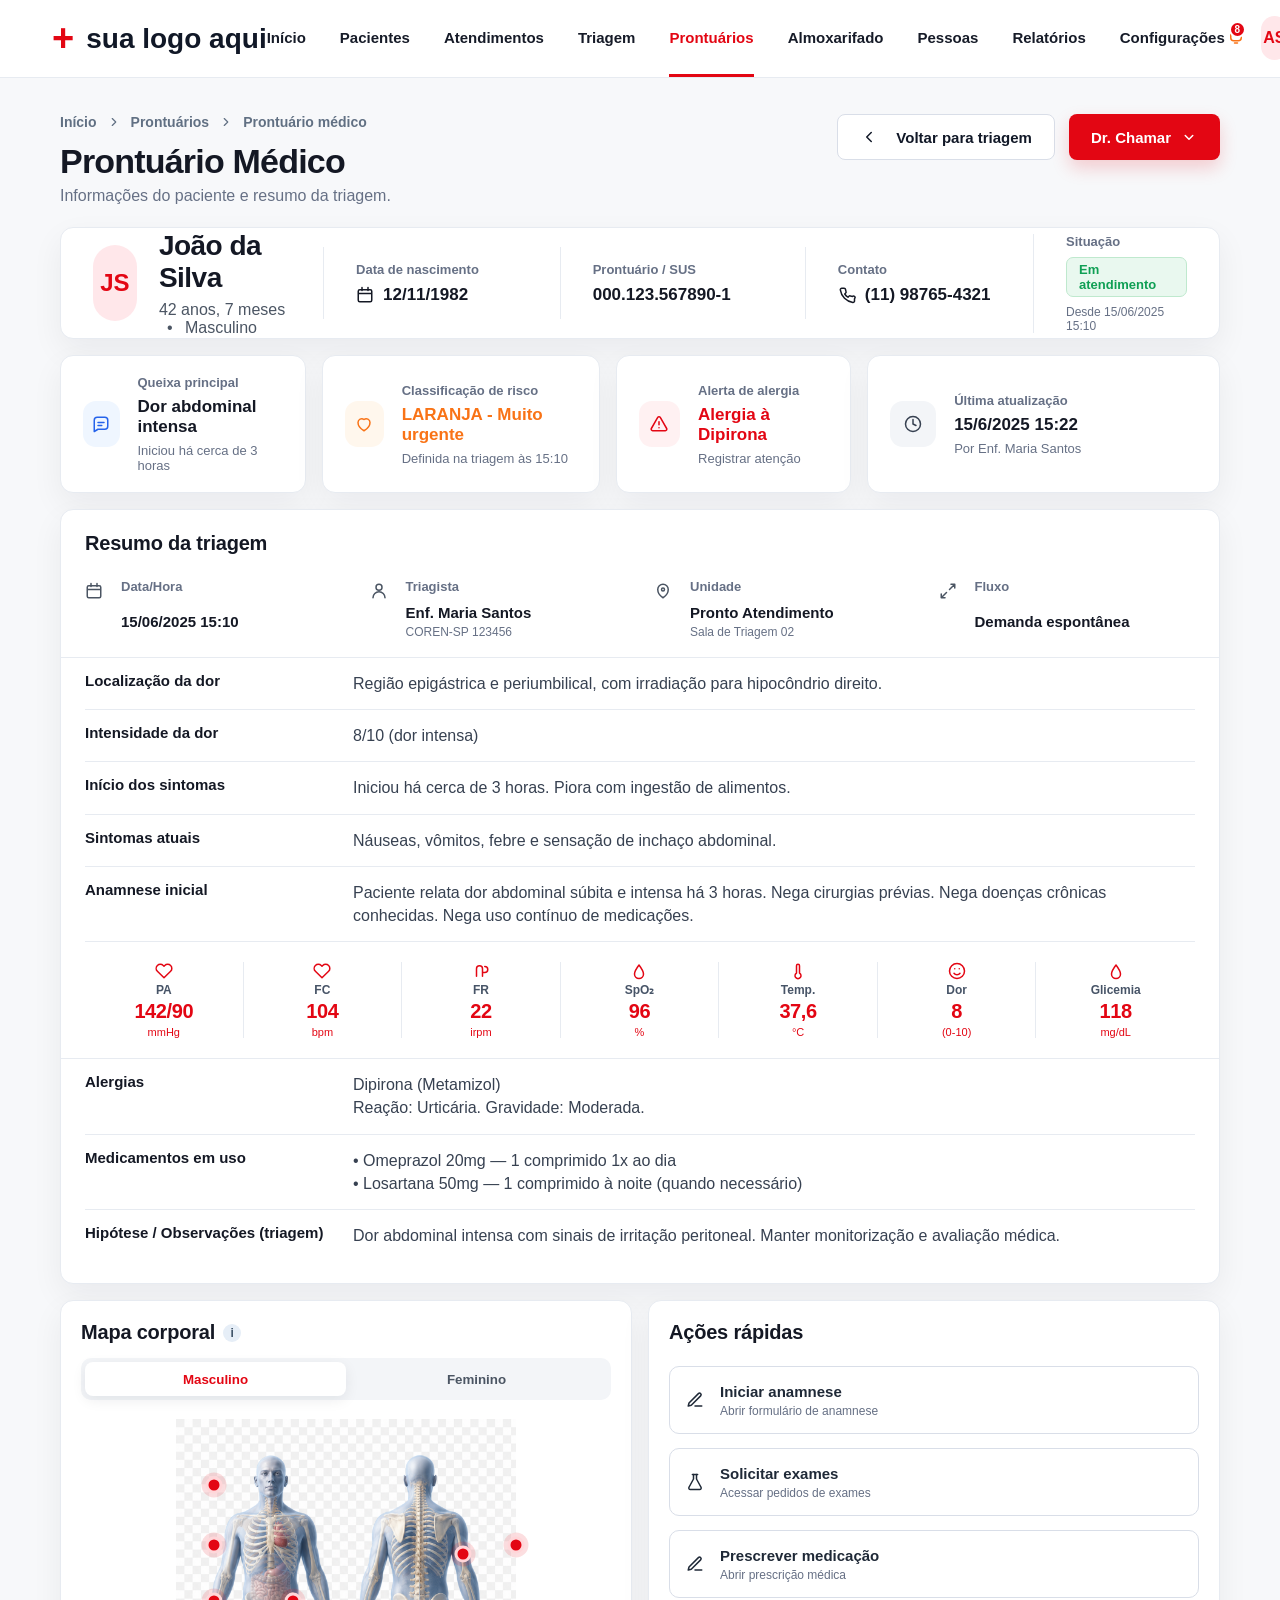
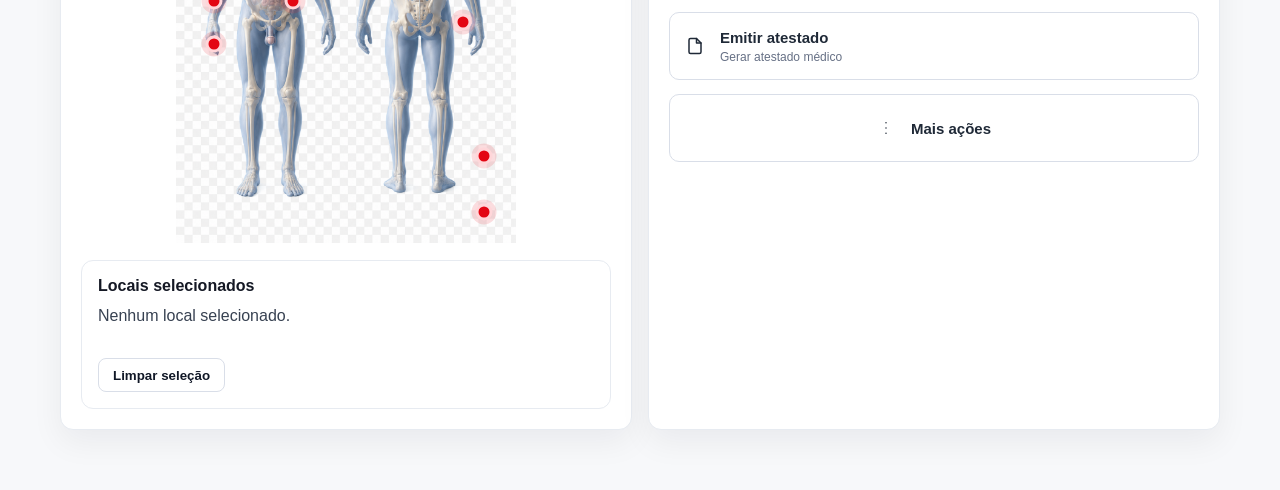
==== commit 5f8cdd8e: "asdt" ====
--- a/Pages/prontuario-medico.html
+++ b/Pages/prontuario-medico.html
@@ -69,7 +69,9 @@
       <div class="hero-actions">
         <button class="btn-secondary" type="button">
           <svg viewBox="0 0 24 24"><path d="m15 18-6-6 6-6"/></svg>
+          <a href="triagem.html"></a>
           Voltar para triagem
+          
         </button>
 
         <button class="btn-primary" type="button" id="btnDrChamar">
